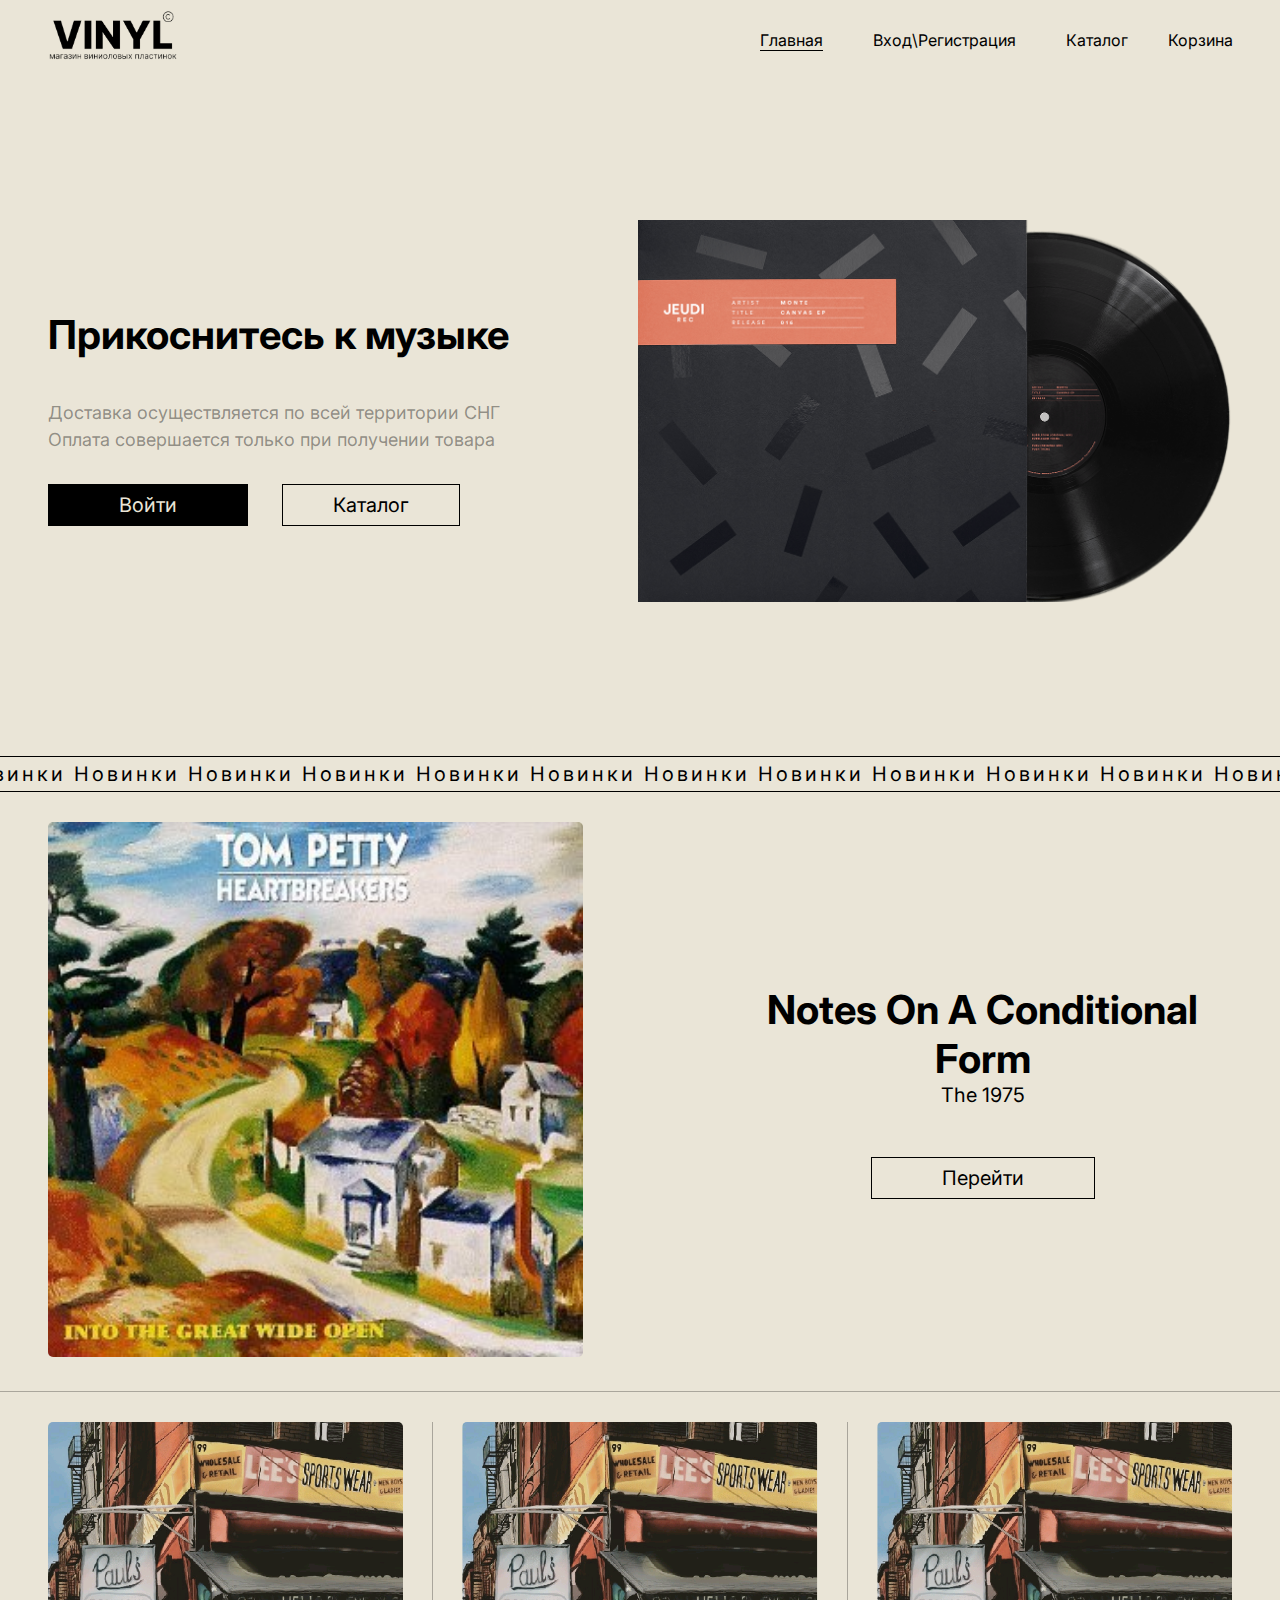
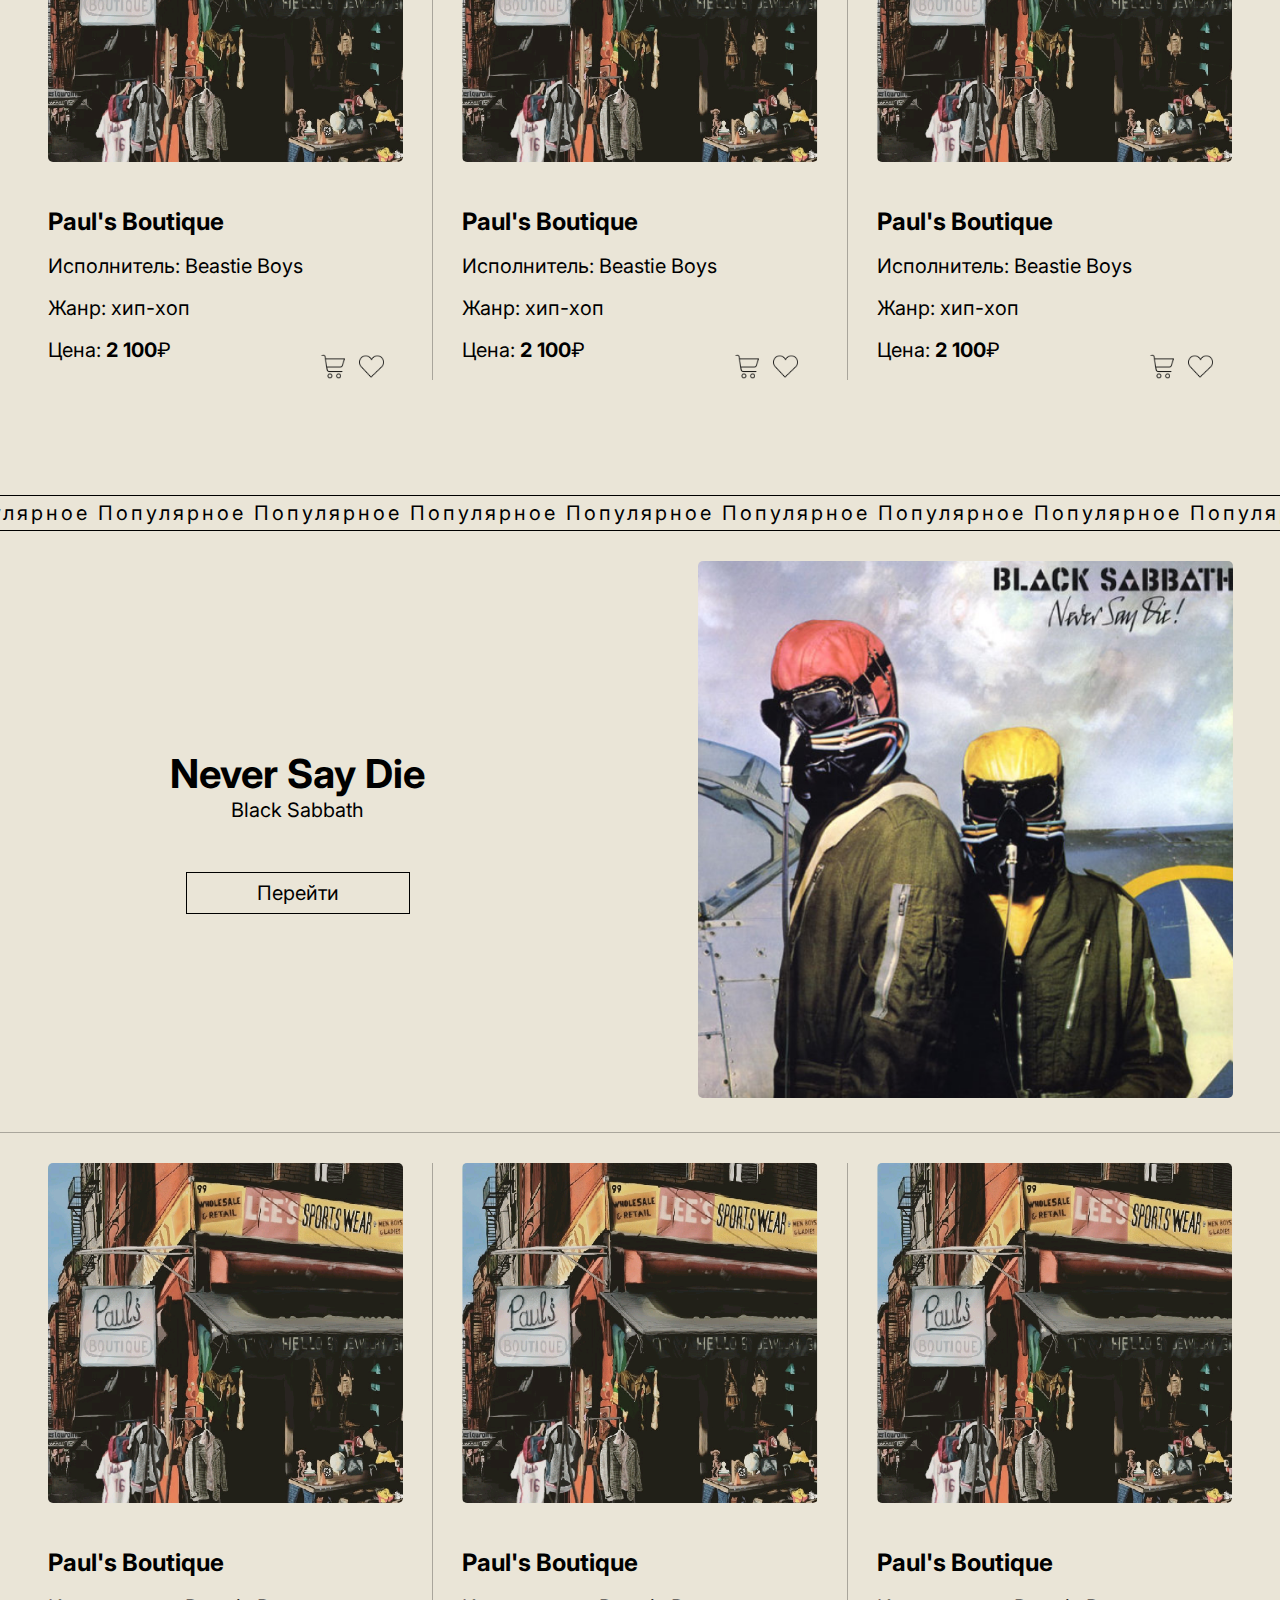
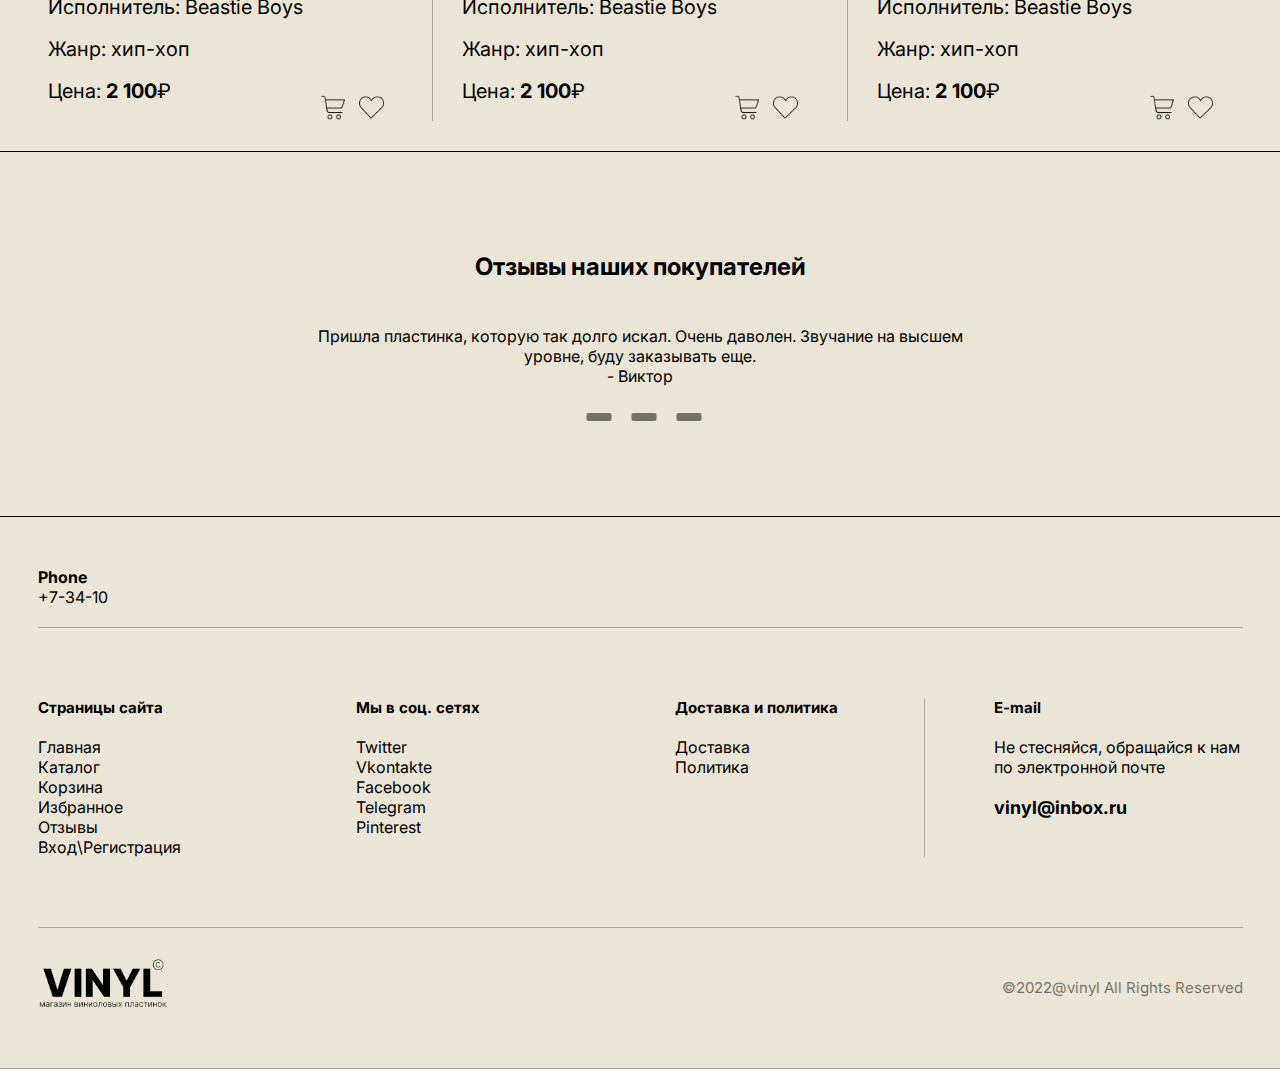
==== html/index.html @ 6ce27ee5 "Страница "Главная", "Вход", "Регистрация"" ====
<!DOCTYPE html>
<html lang="en">

<head>
    <meta charset="UTF-8">
    <meta http-equiv="X-UA-Compatible" content="IE=edge">
    <meta name="viewport" content="width=device-width, initial-scale=1.0">
    <link rel="preconnect" href="https://fonts.googleapis.com">
    <link rel="preconnect" href="https://fonts.gstatic.com" crossorigin>
    <link href="https://fonts.googleapis.com/css2?family=Inter:wght@400;700&display=swap" rel="stylesheet">
    <link rel="stylesheet" href="/css/general.css">
    <link rel="stylesheet" href="/css/index.css">
    <title>Document</title>

</head>

<body>
    <header>
        <a class="header__logo" href="#"></a>
        <nav class="header__nav">
            <ul class="header__list">
                <li><a class="header__main" href="#">Главная</a></li>
            </ul>
            <ul class="header__list">
                <li><a href="#">Вход\Регистрация</a></li>
            </ul>
            <ul class="header__list header__list3">
                <li><a href="#">Каталог</a></li>
                <li><a href="#">Корзина</a></li>
            </ul>
        </nav>

        <img class="burger" src="/img/free-icon-menu-5259008.png" alt="">
    </header>

    <div class="conteiner">
        <div class="main">
            <div class="main__text">
                <h1 class="main__title">Прикоснитесь к музыке</h1>
                <p class="main__desc">Доставка осуществляется по всей территории СНГ
                    Оплата совершается только при получении товара</p>
                <a class="btn main__btn_black" href="#">Войти</a>
                <a class="btn main__btn_noblack" href="#">Каталог</a>
            </div>
            <div class="main__image">
                <img class="main__img" src="/img/main__img.png" alt="пластинка">
            </div>
        </div>
    </div>

    <div class="line">
        <div class="line__text">Новинки Новинки Новинки Новинки Новинки Новинки Новинки Новинки Новинки Новинки
            Новинки Новинки</div>
    </div>
    <section>
        <div class="conteiner">
            <div class="new">
                <div class="new__image">
                    <img class="new__img" src="/img/Into_the_Great_Wide_Open.jpg" alt="Notes On A Conditional Form">
                </div>
                <div class="new__text">
                    <h1 class="new__title">Notes On A Conditional Form</h1>
                    <p class="new__desc">The 1975</p>
                    <a class="btn new__btn" href="#">Перейти</a>
                </div>
            </div>
        </div>
    </section>
    <div class="conteiner">
        <div class="card card__new">
            <div class="card__item card__item__left">
                <div class="card__cover">
                    <img class="card__img" src="/img/cards.png" alt="">
                </div>
                <div class="card__text">
                    <div class="card__info">
                        <h2 class="card__title">Paul's Boutique</h2>
                        <p class="card__executor">Исполнитель: Beastie Boys</p>
                        <p class="card__genre">Жанр: хип-хоп</p>
                        <p class="card__price">Цена: <span class="card__span"> 2 100</span>&#8381;</p>
                    </div>
                    <div class="card__icons">
                        <img class="card__icon" src="/img/basket.png" alt="">
                        <img class="card__icon" src="/img/favourites.png" alt="">
                    </div>
                </div>
            </div>
            <hr noshade="" width="0.3">
            <div class="card__item card__item__middle">
                <div class="card__cover">
                    <img class="card__img" src="/img/cards.png" alt="">
                </div>
                <div class="card__text">
                    <div class="card__info">
                        <h2 class="card__title">Paul's Boutique</h2>
                        <p class="card__executor">Исполнитель: Beastie Boys</p>
                        <p class="card__genre">Жанр: хип-хоп</p>
                        <p class="card__price">Цена: <span class="card__span"> 2 100</span>&#8381;</p>
                    </div>
                    <div class="card__icons">
                        <img class="card__icon" src="/img/basket.png" alt="">
                        <img class="card__icon" src="/img/favourites.png" alt="">
                    </div>
                </div>
            </div>
            <hr noshade="" width="0.3">
            <div class="card__item card__item__right">
                <div class="card__cover">
                    <img class="card__img" src="/img/cards.png" alt="">
                </div>
                <div class="card__text">
                    <div class="card__info">
                        <h2 class="card__title">Paul's Boutique</h2>
                        <p class="card__executor">Исполнитель: Beastie Boys</p>
                        <p class="card__genre">Жанр: хип-хоп</p>
                        <p class="card__price">Цена: <span class="card__span"> 2 100</span>&#8381;</p>
                    </div>
                    <div class="card__icons">
                        <img class="card__icon" src="/img/basket.png" alt="">
                        <img class="card__icon" src="/img/favourites.png" alt="">
                    </div>
                </div>
            </div>
        </div>
    </div>



    <div class="line line__popular">
        <div class="line__text">Популярное Популярное Популярное Популярное Популярное Популярное Популярное
            Популярное Популярное</div>
    </div>
    <section>
        <div class="conteiner">
            <div class="popular">

                <div class="popular__text">
                    <h1 class="popular__title">Never Say Die</h1>
                    <p class="popular__desc">Black Sabbath</p>
                    <a class="btn popular__btn" href="#">Перейти</a>
                </div>
                <div class="popular__image">
                    <img class="popular__img" src="/img/Never_Say_Die.png" alt="Never Say Die">
                </div>
            </div>
        </div>
    </section>

    <div class="conteiner">
        <div class="card card__popular">
            <div class="card__item card__item__left">
                <div class="card__cover">
                    <img class="card__img" src="/img/cards.png" alt="">
                </div>
                <div class="card__text">
                    <div class="card__info">
                        <h2 class="card__title">Paul's Boutique</h2>
                        <p class="card__executor">Исполнитель: Beastie Boys</p>
                        <p class="card__genre">Жанр: хип-хоп</p>
                        <p class="card__price">Цена: <span class="card__span"> 2 100</span>&#8381;</p>
                    </div>
                    <div class="card__icons">
                        <img class="card__icon" src="/img/basket.png" alt="">
                        <img class="card__icon" src="/img/favourites.png" alt="">
                    </div>
                </div>
            </div>
            <hr noshade="" width="0.3">
            <div class="card__item card__item__middle">
                <div class="card__cover">
                    <img class="card__img" src="/img/cards.png" alt="">
                </div>
                <div class="card__text">
                    <div class="card__info">
                        <h2 class="card__title">Paul's Boutique</h2>
                        <p class="card__executor">Исполнитель: Beastie Boys</p>
                        <p class="card__genre">Жанр: хип-хоп</p>
                        <p class="card__price">Цена: <span class="card__span"> 2 100</span>&#8381;</p>
                    </div>
                    <div class="card__icons">
                        <img class="card__icon" src="/img/basket.png" alt="">
                        <img class="card__icon" src="/img/favourites.png" alt="">
                    </div>
                </div>
            </div>
            <hr noshade="" width="0.3">
            <div class="card__item card__item__right">
                <div class="card__cover">
                    <img class="card__img" src="/img/cards.png" alt="">
                </div>
                <div class="card__text">
                    <div class="card__info">
                        <h2 class="card__title">Paul's Boutique</h2>
                        <p class="card__executor">Исполнитель: Beastie Boys</p>
                        <p class="card__genre">Жанр: хип-хоп</p>
                        <p class="card__price">Цена: <span class="card__span"> 2 100</span>&#8381;</p>
                    </div>
                    <div class="card__icons">
                        <img class="card__icon" src="/img/basket.png" alt="">
                        <img class="card__icon" src="/img/favourites.png" alt="">
                    </div>
                </div>
            </div>
        </div>
    </div>

    <div class="slid">
        <div class="conteiner slid_cont">
            <h4 class="slid__title">Отзывы наших покупателей</h4>
            <div class="slider middle">
                <div class="slides">
                    <input type="radio" name="r" id="r1" checked>
                    <input type="radio" name="r" id="r2">
                    <input type="radio" name="r" id="r3">

                    <div class="slide s1">
                        <p class="slide__p">Пришла пластинка, которую так долго искал. Очень даволен. Звучание на высшем
                            уровне,
                            буду заказывать еще. <br>- Виктор</p>

                    </div>
                    <div class="slide">
                        <p class="slide__p">Слушаю винил очень давно. Но о данном сайте узнала недавно от коллег. Решила
                            заказать
                            товар и осталась в приятном удивлении. Пластинка в хорошем состояние, а звук просто
                            прелесть<br>- Виктория</p>
                    </div>
                    <div class="slide">
                        <p class="slide__p">Рад что нашел данную платформу, буду советовать таким же любителям музыки
                            как и я. И
                            сам обязательно закажу что-нибудь еще раз!<br>- Алексей</p>
                    </div>
                </div>

                <div class="navigation">
                    <label for="r1" class="bar"></label>
                    <label for="r2" class="bar"></label>
                    <label for="r3" class="bar"></label>
                </div>
            </div>
        </div>
    </div>
    <section class="section__footer">
        <footer class="footer">
            <div class="cont">
                <div class="footer__top">
                    <div class="footer__contacts">
                        <h4 class="footer_phone">Phone</h4>
                        <a href="tel:+73410">+7-34-10</a>
                    </div>
                </div>
                <div class="footer__middle">
                    <div class="footer__column">
                        <div class="footer__title">Страницы сайта</div>
                        <ul class="footer__list">
                            <li class="footer__item"><a href="#">Главная</a></li>
                            <li class="footer__item"><a href="#">Каталог</a></li>
                            <li class="footer__item"><a href="#">Корзина</a></li>
                            <li class="footer__item"><a href="#">Избранное</a></li>
                            <li class="footer__item"><a href="#">Отзывы</a></li>
                            <li class="footer__item"><a href="#">Вход\Регистрация</a></li>
                        </ul>
                    </div>
                    <div class="footer__column">
                        <div class="footer__title">Мы в соц. сетях</div>
                        <ul class="footer__list">
                            <li class="footer__item"><a href="#">Twitter</a></li>
                            <li class="footer__item"><a href="#">Vkontakte</a></li>
                            <li class="footer__item"><a href="#">Facebook</a></li>
                            <li class="footer__item"><a href="#">Telegram</a></li>
                            <li class="footer__item"><a href="#">Pinterest</a></li>
                        </ul>
                    </div>
                    <div class="footer__column">
                        <div class="footer__title">Доставка и политика</div>
                        <ul class="footer__list">
                            <li class="footer__item"><a href="#">Доставка</a></li>
                            <li class="footer__item"><a href="#">Политика</a></li>
                        </ul>
                    </div>
                    <div class="footer__column">
                        <div class="footer__title">E-mail</div>
                        <p class="footer__desc">Не стесняйся, обращайся к нам по электронной почте</p>
                        <a href="mailto:vinyl@inbox.ru" class="footer__mail">vinyl@inbox.ru</a>
                    </div>
                </div>
                <div class="footer__bottom">
                    <div class="footer__logo"></div>
                    <div class="footer__copy">&#169;2022@vinyl All Rights Reserved</div>
                </div>
            </div>
        </footer>
    </section>
</body>

</html>
---- css/general.css ----
@import url('https://fonts.googleapis.com/css2?family=Inter:wght@400;700&display=swap');

* {
    margin: 0;
    padding: 0;
    box-sizing: border-box;
}

button{
    cursor: pointer;
}

body {
    font-family: 'Inter', sans-serif;
    background-color: #EAE5D7;
}

img {
    border-radius: 5px;
}

.burger {
    display: none;
}

header {
    max-width: 1205px;
    margin: 0 auto;
    display: flex;
    justify-content: space-between;
    align-items: center;
    padding: 10px 10px 150px 10px;
}

.header__nav {
    display: flex;
    gap: 50px;
}

.header__list3 {
    display: flex;
    gap: 40px;
}

li {
    list-style-type: none;
}

a {
    text-decoration: none;
    color: black;
    cursor: pointer;
}

hr {
    background-color: rgba(0, 0, 0, 0.279);
    border: none;
}

.header__logo,
.footer__logo {
    width: 130px;
    height: 60px;
    background-size: contain;
    display: block;
    background-image: url(../img/logo.png);
    background-repeat: no-repeat;
}

.conteiner {
    max-width: 1205px;
    margin: 0 auto;
    padding-left: 10px;
    padding-right: 10px;
}



.section__footer {
    width: 100%;
    margin-top: 80px;
    border-top: 1px solid rgb(0, 0, 0)
}

.footer {

    max-width: 1205px;
    margin: 0 auto;
    padding-top: 50px;
    padding-bottom: 20px;
}

.footer__top {
    border-bottom: 1px solid rgba(0, 0, 0, 0.263);
    padding-bottom: 20px;
}

.footer__middle {
    --grid-gap: 70px;
    display: grid;
    grid-template-columns: repeat(4, 1fr);
    gap: 30px;
    gap: var(--grid-gap);
    padding-top: 70px;
    margin-bottom: 30px;
    padding-bottom: 70px;
    border-bottom: 1px solid rgba(0, 0, 0, 0.263);
}

.footer__bottom {
    display: flex;
    align-items: center;
    justify-content: space-between;
    margin-bottom: 30px;
}

.footer__copy {
    font-size: 15px;
    opacity: 0.5;
}

.footer__mail {
    margin-top: 10px;
    font-size: 18px;
    font-weight: 700;
}

.footer__desc {
    margin-bottom: 20px;
}

.footer__column {
    position: relative;
}

.footer__column:last-child::before {
    content: "";
    position: absolute;
    width: 1px;
    height: 100%;
    top: 0;
    left: calc(-1*(var(--grid-gap)));
    background-color: rgba(0, 0, 0, 0.263);
}

.footer__title {
    margin: 0;
    font-size: 15px;
    font-weight: 700;
    margin-bottom: 20px;
}

@media(max-width:1100px) {

    .conteiner,
    header,
    footer {
        max-width: 900px;
    }

    .new__text,
    .popular__text {
        flex-basis: 300px;
    }

    footer {
        padding: 0px 50px 0px 50px;
    }

}

@media(max-width:850px) {

    .conteiner,
    header,
    footer {
        max-width: 700px;
    }

    .header__logo,
    .footer__logo {
        width: 100px;
        height: 40px;
    }

    .header__nav {
        gap: 20px;
    }

    .header__list,
    .footer__div {
        font-size: 12px;
    }
}

@media(max-width:750px) {
    .footer__middle {
        --grid-gap: 20px;
    }
}

@media(max-width:725px) {

    .conteiner,
    header,
    footer {
        max-width: 600px;
    }

    header {
        padding-bottom: 70px;
    }

    .header__logo,
    .footer__logo {
        width: 80px;
        height: 30px;
    }

}

@media(max-width:585px) {

    .conteiner,
    header,
    footer {
        max-width: 400px;
    }

    .header__logo,
    .footer__logo {
        width: 50px;
        height: 20px;
    }

    .header__list,
    .footer__div {
        font-size: 8px;
    }

    .header__nav {
        display: none;
    }

    .burger {
        width: 12px;
        display: block;
    }

    .footer__copy {
        font-size: 12px;
    }

    .footer__mail,
    .footer__title {
        font-size: 15px;
    }

    .footer__middle {
        grid-template-columns: repeat(2, 1fr);
    }

    .footer__column:last-child::before {
        content: none;
    }
}

@media(max-width:350px) {

    .footer__copy,
    .footer__desc,
    .footer__item a,
    .footer__contacts {
        font-size: 10px;
    }

    .footer__mail,
    .footer__title,
    .footer_phone {
        font-size: 13px;
    }
}
---- css/index.css ----
.main {
    display: flex;
    justify-content: space-between;
    align-items: center;
    padding-bottom: 150px;
}

.main__img {
    max-width: 100%;
    border-radius: 0px;
}

.main__image {
    flex-basis: calc(100% - 510px - 80px);
}

.main__text {
    flex-basis: 510px;
}

.main__title {
    font-size: 40px;
    font-weight: 700;
    margin-bottom: 40px;
}

.main__desc {
    font-size: 18px;
    line-height: 1.5;
    color: rgba(0, 0, 0, 0.4);
    margin-bottom: 40px;
}

.btn {
    font-size: 20px;
    border: 1px solid black;
    padding: 8px 70px 8px 70px;
}

.main__btn_noblack {
    padding: 8px 50px 8px 50px;
}

.main__btn_black {
    color: #EAE5D7;
    background-color: black;
    margin-right: 30px;
}

section {
    width: 100%;
    border-bottom: 1px solid rgba(0, 0, 0, 0.276);
}



.header__main {
    border-bottom: 1px solid black;
}

.new,
.popular {
    display: flex;
    justify-content: space-between;
    margin: 30px 0px 30px 0px;
}

.new__img,
.popular__img {
    width: 100%;
}

.new__text,
.popular__text {
    display: flex;
    flex-direction: column;
    justify-content: center;
    align-items: center;
    text-align: center;
    flex-basis: 500px;
}


.new__image,
.popular__image {

    flex-basis: calc(100% - 550px - 100px);

}

.new__title,
.popular__title {
    font-size: 40px;
    font-weight: 700;
}

.new__desc,
.popular__desc {
    font-size: 20px;
    margin-bottom: 50px;
}


.line {
    display: flex;
    justify-content: center;
    border-top: 1px solid black;
    border-bottom: 1px solid black;
    white-space: nowrap;
    overflow: hidden;
}

.line__text {
    font-size: 20px;
    padding: 5px;
    letter-spacing: 3px;
    white-space: nowrap;
}

.line__popular {
    margin-top: 85px;
}

.card {
    display: flex;
    justify-content: space-between;
    padding: 30px 0px 30px 0px;
}

.card__item {
    flex-basis: 30%;
    box-sizing: border-box;
    cursor: pointer;
}

.card__item__right {
    padding: 0px;
}

.card__cover {
    position: relative;
    overflow: hidden;
    width: 100%;
    height: 340px;
    border-radius: 5px;
}

.card__img {
    width: 100%;
    height: 400px;
    position: absolute;
    left: 50%;
    top: 50%;
    transform: translate(-50%, -50%);
    object-fit: cover;
}

.card__text {
    display: flex;
}

.card__icon {
    width: 25px;
    margin-left: 10px;
    cursor: pointer;
}

.card__title {
    font-size: 24px;
    font-weight: 700;
    margin-bottom: 18px;
    margin-top: 45px;
}

.card__executor,
.card__genre,
.card__price {
    font-size: 20px;
    margin-bottom: 18px;
}

.card__span {
    font-weight: 700;
}

.card__icons {
    left: 7px;
    position: relative;
    top: 192px;
}

.slid {
    width: 100%;
    display: flex;
    justify-content: center;
    border-top: 1px solid black;
    padding-bottom: 55px;
}

.slid__title {
    font-size: 24px;
    padding-top: 100px;
}

.slides {
    width: 400%;
    height: 100%;
    display: flex;
}

.slide {
    width: 25%;
    transition: all .6s ease;
    text-align: center;
    display: flex;
    align-items: center;
}

#r1:checked~.s1 {
    margin-left: 0;
}

#r2:checked~.s1 {
    margin-left: -25%;
}

#r3:checked~.s1 {
    margin-left: -50%;
}

.slider {
    width: 700px;
    height: 150px;
    overflow: hidden;
}

.middle {
    position: absolute;
    left: 50%;
    margin-top: 75px;
    margin-bottom: 75px;
    transform: translate(-50%, -50%);
}

.navigation {
    display: flex;
    position: absolute;
    bottom: 0px;
    left: 50.5%;
    transform: translate(-50%);
}

.slid_cont {
    padding-bottom: 100px;
}

.bar {
    height: 8px;
    width: 25px;
    margin: 10px;
    cursor: pointer;
    border-radius: 2px;
    background-color: #000000;
    opacity: 0.5;
    transition: all .4s ease;
}

.bar:hover {
    height: 10px;
    width: 27px;
    opacity: 1;
}

input[name='r'] {
    position: absolute;
    visibility: hidden;
}



@media(max-width:1160px) {
    .card__text {
        flex-basis: 150px;
    }

    .card__icons {
        flex-basis: calc(100% - 150px - 5px);
    }
}

@media(max-width:1100px) {

    .new__image,
    .popular__image {

        flex-basis: calc(100% - 300px - 70px);

    }

    .main__image {
        flex-basis: calc(100% - 460px - 50px);
    }

    .main__text {
        flex-basis: 460px;
    }

    .main__title {
        font-size: 36px;
        margin-bottom: 30px;
    }

    .main__desc {
        font-size: 17px;
        margin-bottom: 30px;
    }

    .btn {
        font-size: 17px;
        padding: 6px 60px 6px 60px;
    }

    .main__btn_noblack {
        padding: 6px 40px 6px 40px;
    }

    .new__title,
    .popular__title {
        font-size: 36px;
    }

    .new__desc,
    .popular__desc {
        font-size: 17px;
        margin-bottom: 40px;
    }

    .card__cover {
        height: 280px;
    }

    .card__icons {
        top: 185px;
    }

    .card__icon {
        width: 20px;
    }

    .card__title {
        font-size: 20px;
        margin-bottom: 15px;
        margin-top: 40px;
    }

    .card__executor,
    .card__genre,
    .card__price {
        font-size: 17px;
        margin-bottom: 15px;
    }

    .line__text {
        font-size: 17px;
    }

}

@media(max-width:850px) {

    .new__text,
    .popular__text {
        flex-basis: 300px;
    }

    .new__image,
    .popular__image {
        flex-basis: calc(100% - 300px - 70px);
    }

    .main__text {
        flex-basis: 390px;
    }

    .main__image {
        flex-basis: calc(100% - 390px - 30px);
    }

    .main__title {
        font-size: 30px;
        margin-bottom: 20px;
    }

    .main__desc {
        font-size: 14px;
        margin-bottom: 20px;
    }

    .btn {
        font-size: 14px;
        padding: 4px 40px 4px 40px;
    }

    .main__btn_noblack {
        padding: 4px 20px 4px 20px;
    }

    .line__text {
        font-size: 14px;
    }

    .new__title,
    .popular__title {
        font-size: 30px;
    }

    .new__desc,
    .popular__desc {
        font-size: 17px;
        margin-bottom: 30px;
    }

    .card__cover {
        height: 210px;
    }

    .card__icons {
        top: 150px;
    }

    .card__icon {
        width: 16px;
    }

    .card__title {
        font-size: 17px;
        margin-bottom: 12px;
        margin-top: 30px;
    }

    .card__executor,
    .card__genre,
    .card__price {
        font-size: 14px;
        margin-bottom: 12px;
    }

    .card__text {
        flex-basis: 100px;
    }

    .card__icons {
        flex-basis: calc(100% - 100px - 5px);
    }

}


@media(max-width:725px) {
    .main__image {
        display: none;
        flex-basis: calc(100% - 700px - 30px);
    }

    .new__text,
    .popular__text {
        flex-basis: 148px;
    }

    .new__image,
    .popular__image {
        flex-basis: calc(100% - 225px - 30px);
    }

    .main {
        justify-content: center;
        padding-bottom: 70px;
    }

    .main__text {
        text-align: center;
    }

    .main__title {
        font-size: 30px;
        margin-bottom: 20px;
    }

    .main__desc {
        font-size: 14px;
        margin-bottom: 20px;
    }

    .btn {
        font-size: 14px;
        padding: 4px 40px 4px 40px;
    }

    .main__btn_noblack {
        padding: 4px 20px 4px 20px;
    }

    .line__text {
        font-size: 12px;
    }

    .new__title,
    .popular__title {
        font-size: 25px;
    }

    .new__desc,
    .popular__desc {
        font-size: 14px;
        margin-bottom: 20px;
    }

    .card__cover {
        height: 185px;
    }

    .card__icons {
        top: 160px;
    }

    .card__icon {
        width: 15px;
    }

    .card__title {
        font-size: 15px;
        margin-bottom: 12px;
        margin-top: 30px;
    }

    .card__executor,
    .card__genre,
    .card__price {
        font-size: 12px;
        margin-bottom: 12px;
    }

    .slid__title {
        font-size: 20px;
    }

    .card__text {
        flex-basis: 80px;
    }

    .card__icons {
        flex-basis: calc(100% - 80px - 5px);
    }

    .slide__p {
        font-size: 14px;
    }

    .slider {
        width: 500px;
        height: 180px;
    }

    .card__new {
        margin-bottom: -50px;
    }

    .card__popular {
        margin-bottom: 30px;
    }

}


@media(max-width:585px) {
    .main__title {
        font-size: 25px;
        margin-bottom: 15px;
    }

    .main__desc {
        font-size: 10px;
        margin-bottom: 10px;
    }

    .btn {
        font-size: 10px;
        padding: 3px 30px 3px 30px;
    }

    .main__btn_noblack {
        padding: 3px 15px 3px 15px;
    }

    .line__text {
        font-size: 10px;
    }

    .new {
        flex-direction: column;
    }

    .popular {
        flex-direction: column-reverse;
    }

    .new__title,
    .popular__title {
        font-size: 20px;
    }

    .new__desc,
    .popular__desc {
        font-size: 15px;
        margin-bottom: 20px;
    }

    .new__btn,
    .popular__btn {

        font-size: 15px;
    }

    .card {
        max-width: 275px;
        margin: 30px auto 10px;
        flex-direction: column;

        padding: 30px 0px 0px 0px;
    }

    .card__item {
        padding-bottom: 30px;
        margin-bottom: 20px;
        border-bottom: 1px solid rgba(0, 0, 0, 0.258);
    }

    .card__cover {
        height: 235px;
    }

    .card__img {
        height: 250px;
    }

    .card__item__right {
        border: none;
    }

    .card__icons {
        top: 150px;
        left: 10px;
    }

    .card__icon {
        width: 20px;
    }

    .card__title {
        font-size: 20px;
        margin-bottom: 12px;
        margin-top: 30px;
    }

    .card__executor,
    .card__genre,
    .card__price {
        font-size: 15px;
        margin-bottom: 12px;
    }

    .card__text {
        flex-basis: 150px;
    }

    .card__icons {
        flex-basis: calc(100% - 150px - 5px);
    }

    .slid__title {
        font-size: 18px;
    }

    .slider {
        width: 300px;
        height: 180px;
    }

    .card__new {
        margin-bottom: -50px;
    }

    .card__popular {
        margin-bottom: 30px;
    }

    
}

@media(max-width:350px) {

    .card__icons {
        top: 168px;
        left: 30px;
    }

    .slid__title {
        font-size: 15px;
        padding-top: 50px;
    }

    .bar {
        height: 6px;
        width: 17px;
    }

    .bar:hover {
        height: 8px;
        width: 19px;
    }

    .slider {
        width: 239px;
        height: 160px;
    }

}
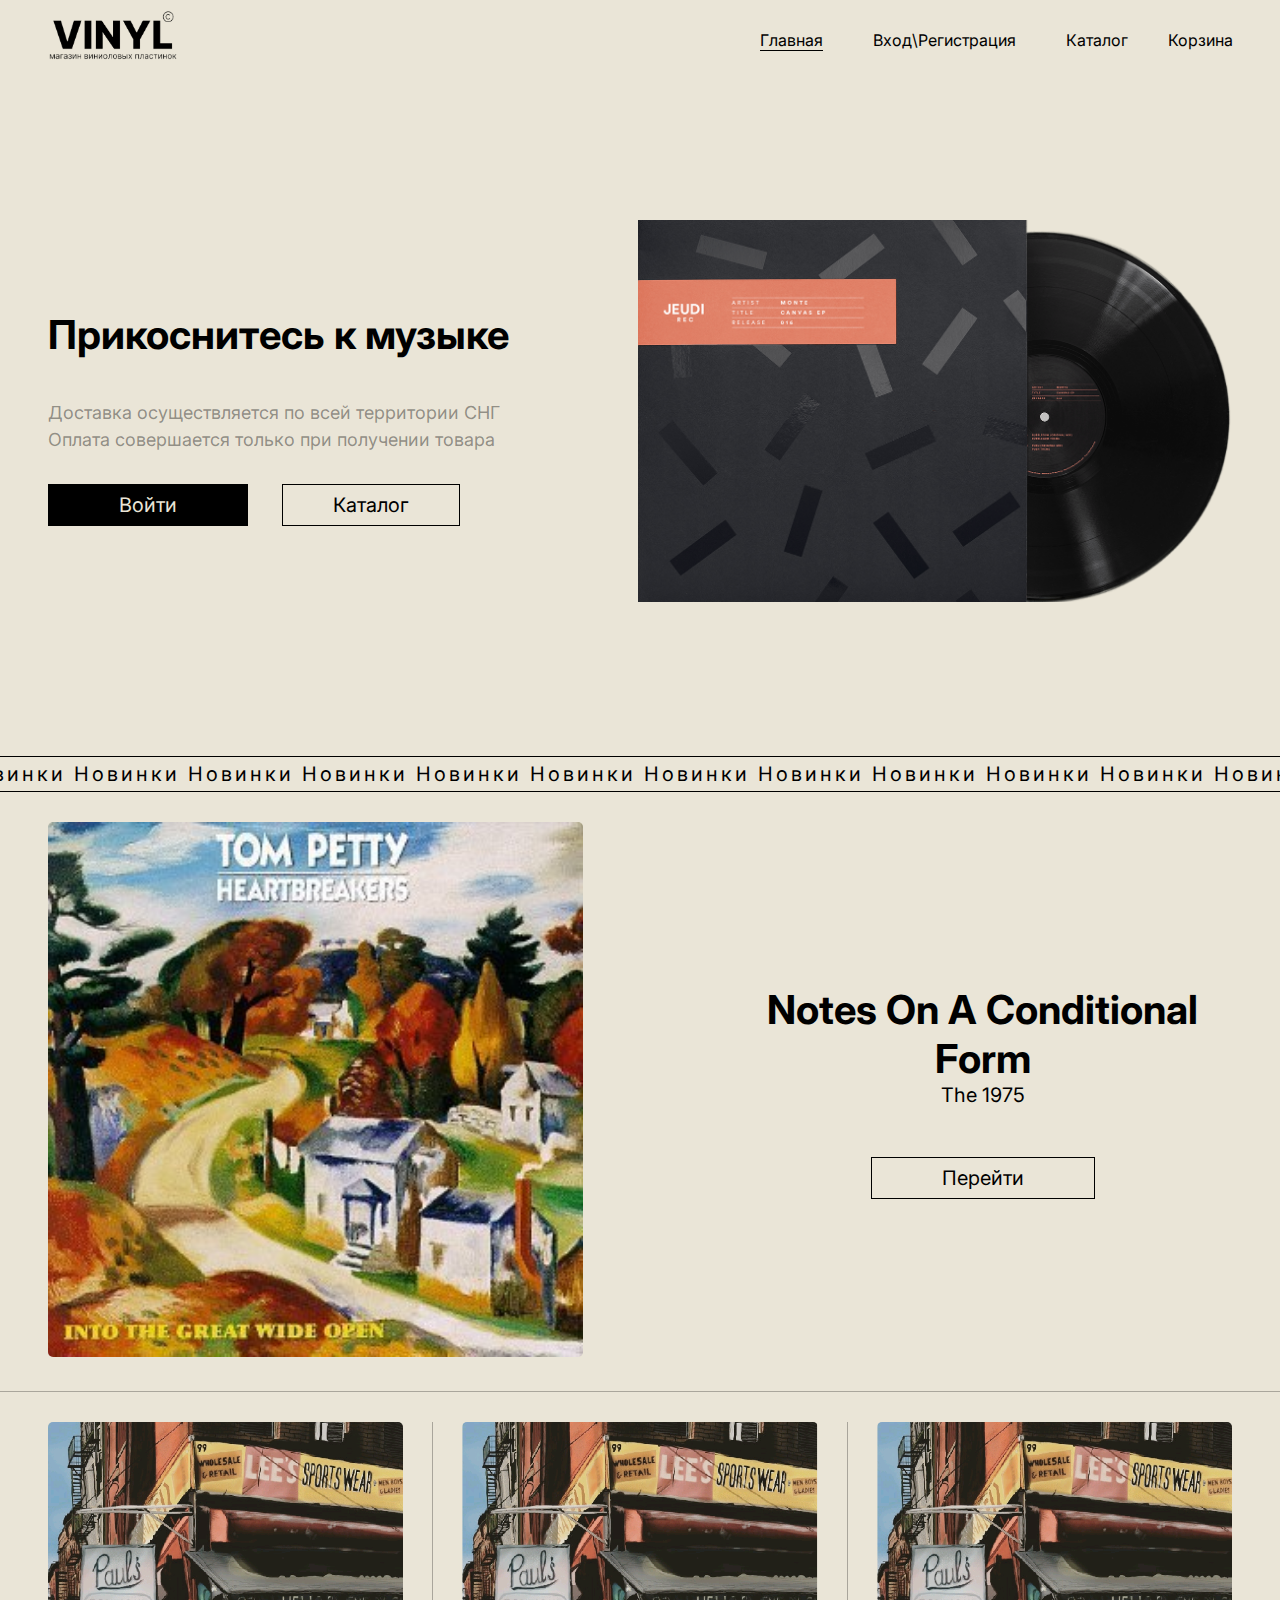
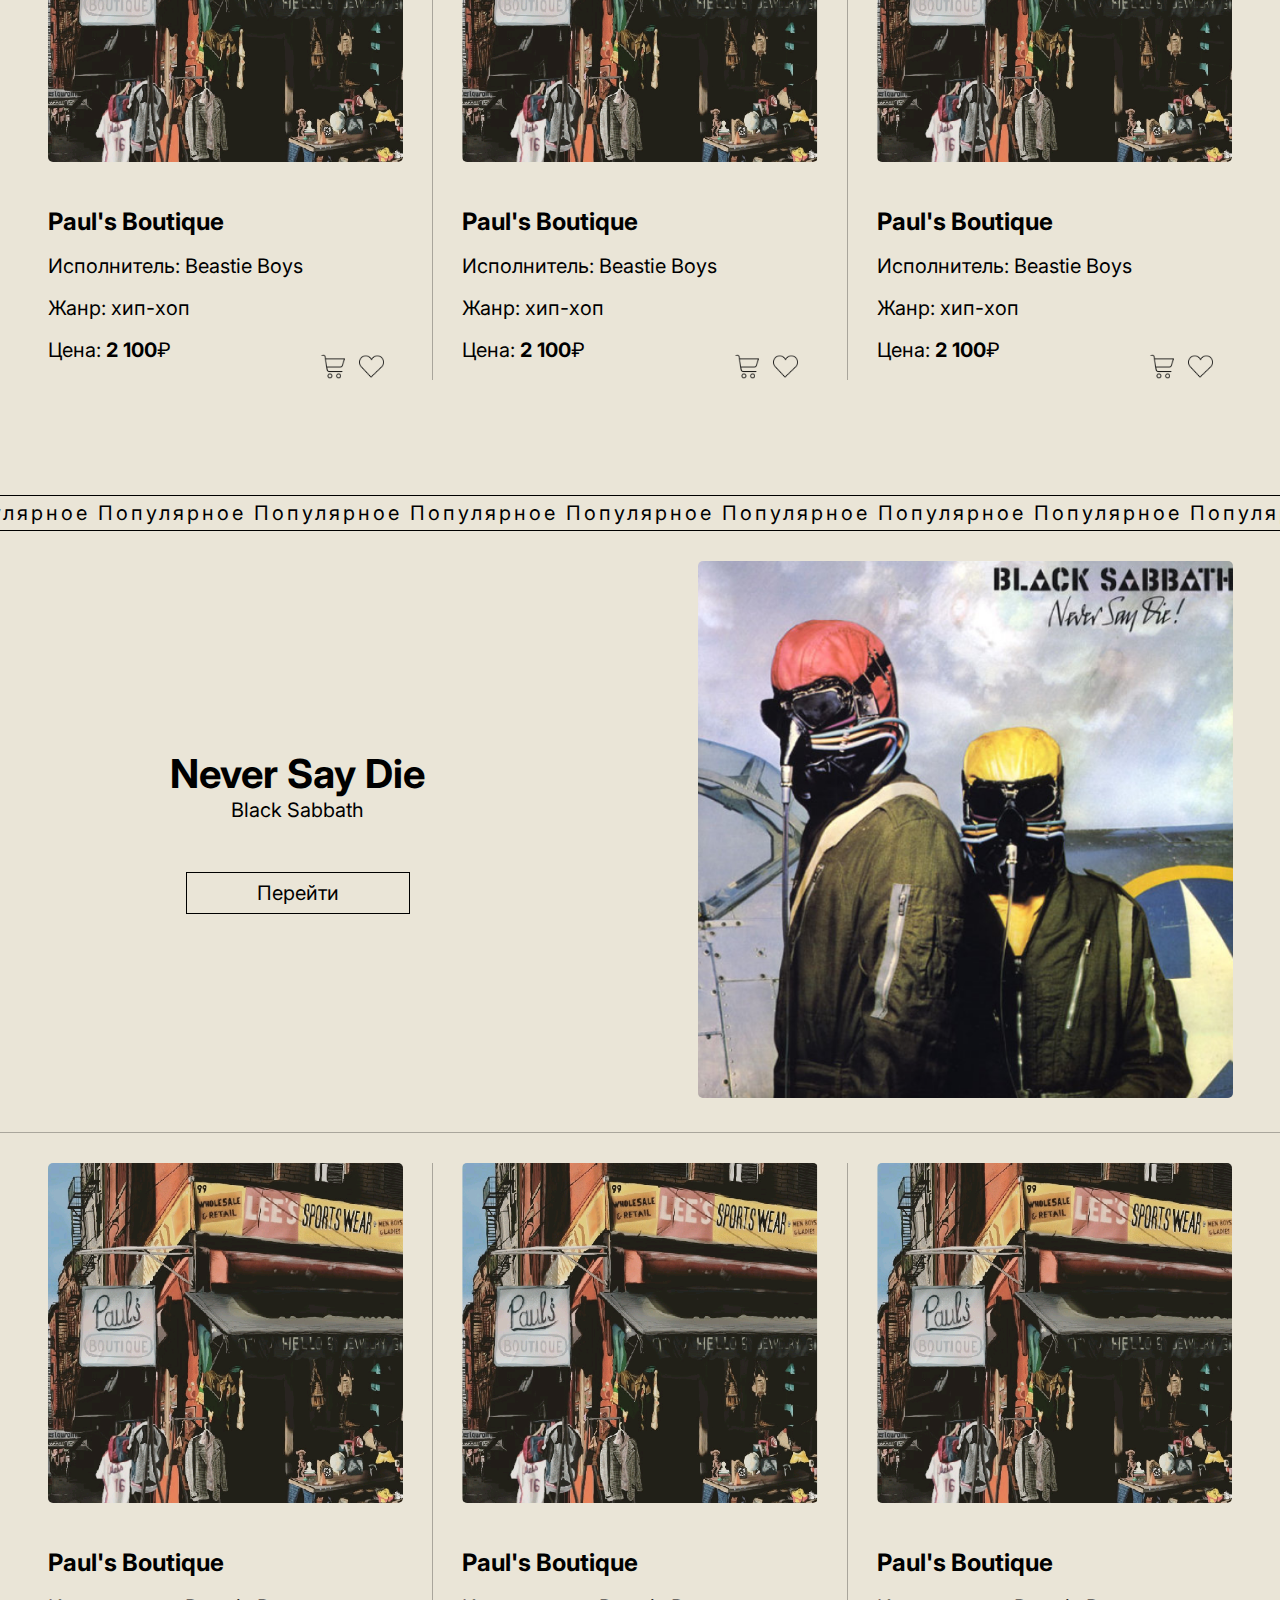
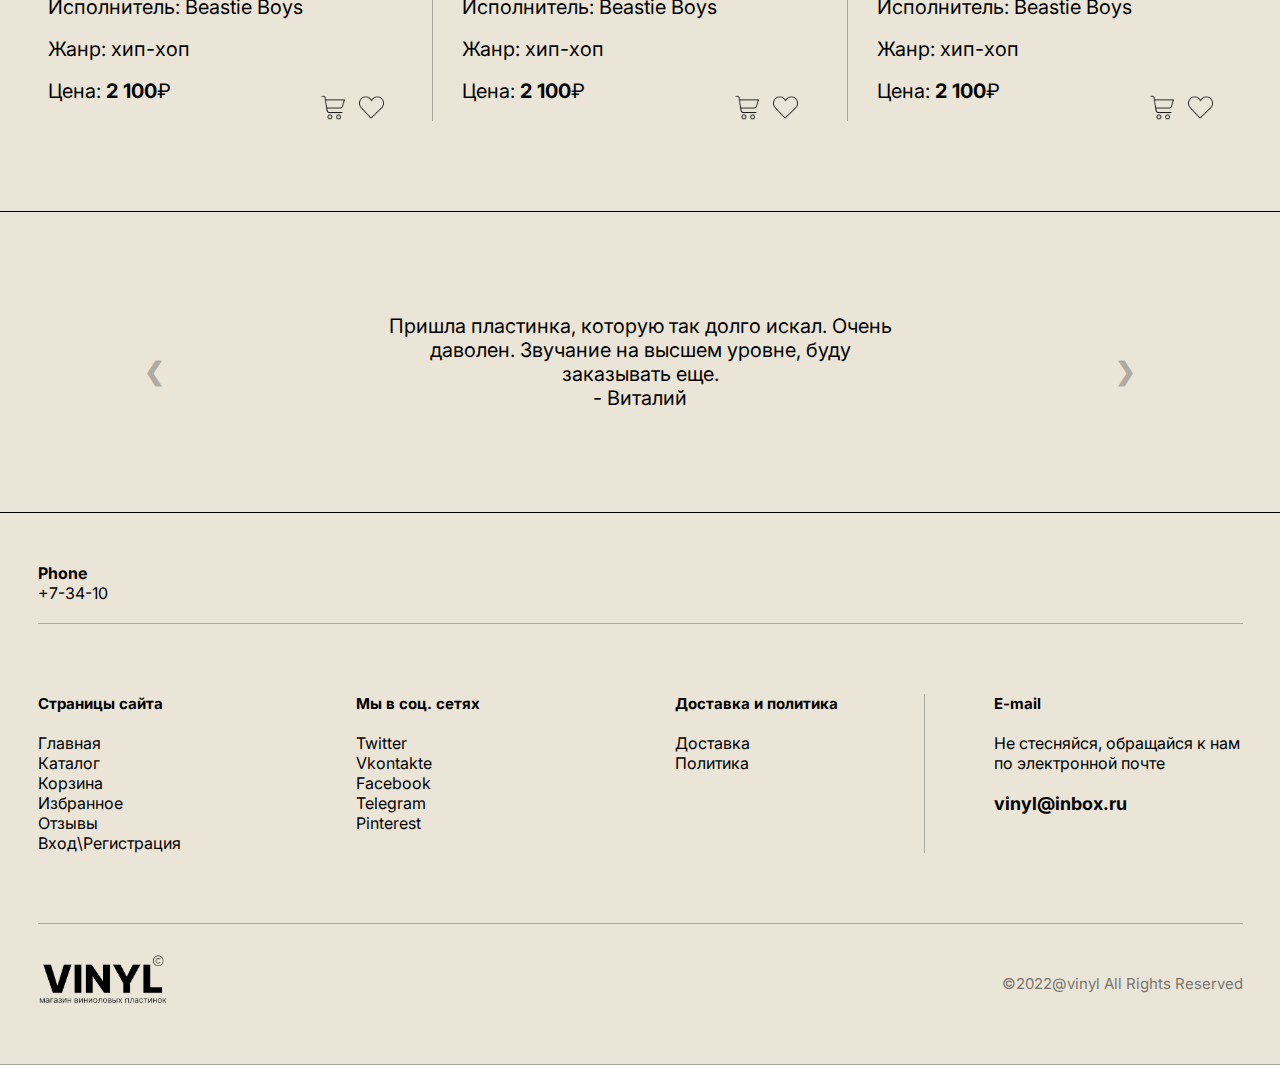
==== commit 3e3d207a: "Исправление слайдера на главной странице" ====
--- a/html/index.html
+++ b/html/index.html
@@ -9,9 +9,11 @@
     <link rel="preconnect" href="https://fonts.gstatic.com" crossorigin>
     <link href="https://fonts.googleapis.com/css2?family=Inter:wght@400;700&display=swap" rel="stylesheet">
     <link rel="stylesheet" href="/css/general.css">
+    <link rel="stylesheet" href="/css/style_card.css">
     <link rel="stylesheet" href="/css/index.css">
+    <script defer src="/js/hr_card.js"></script>
+    <script defer src="/js/index_slider.js"></script>
     <title>Document</title>
-
 </head>
 
 <body>
@@ -29,8 +31,7 @@
                 <li><a href="#">Корзина</a></li>
             </ul>
         </nav>
-
-        <img class="burger" src="/img/free-icon-menu-5259008.png" alt="">
+        <img class="burger" src="/img/burger.png" alt="иконка">
     </header>
 
     <div class="conteiner">
@@ -85,7 +86,6 @@
                     </div>
                 </div>
             </div>
-            <hr noshade="" width="0.3">
             <div class="card__item card__item__middle">
                 <div class="card__cover">
                     <img class="card__img" src="/img/cards.png" alt="">
@@ -103,7 +103,6 @@
                     </div>
                 </div>
             </div>
-            <hr noshade="" width="0.3">
             <div class="card__item card__item__right">
                 <div class="card__cover">
                     <img class="card__img" src="/img/cards.png" alt="">
@@ -123,8 +122,6 @@
             </div>
         </div>
     </div>
-
-
 
     <div class="line line__popular">
         <div class="line__text">Популярное Популярное Популярное Популярное Популярное Популярное Популярное
@@ -133,7 +130,6 @@
     <section>
         <div class="conteiner">
             <div class="popular">
-
                 <div class="popular__text">
                     <h1 class="popular__title">Never Say Die</h1>
                     <p class="popular__desc">Black Sabbath</p>
@@ -165,7 +161,6 @@
                     </div>
                 </div>
             </div>
-            <hr noshade="" width="0.3">
             <div class="card__item card__item__middle">
                 <div class="card__cover">
                     <img class="card__img" src="/img/cards.png" alt="">
@@ -183,7 +178,6 @@
                     </div>
                 </div>
             </div>
-            <hr noshade="" width="0.3">
             <div class="card__item card__item__right">
                 <div class="card__cover">
                     <img class="card__img" src="/img/cards.png" alt="">
@@ -203,41 +197,34 @@
             </div>
         </div>
     </div>
-
-    <div class="slid">
-        <div class="conteiner slid_cont">
-            <h4 class="slid__title">Отзывы наших покупателей</h4>
-            <div class="slider middle">
-                <div class="slides">
-                    <input type="radio" name="r" id="r1" checked>
-                    <input type="radio" name="r" id="r2">
-                    <input type="radio" name="r" id="r3">
-
-                    <div class="slide s1">
-                        <p class="slide__p">Пришла пластинка, которую так долго искал. Очень даволен. Звучание на высшем
-                            уровне,
-                            буду заказывать еще. <br>- Виктор</p>
-
-                    </div>
-                    <div class="slide">
-                        <p class="slide__p">Слушаю винил очень давно. Но о данном сайте узнала недавно от коллег. Решила
-                            заказать
-                            товар и осталась в приятном удивлении. Пластинка в хорошем состояние, а звук просто
-                            прелесть<br>- Виктория</p>
-                    </div>
-                    <div class="slide">
-                        <p class="slide__p">Рад что нашел данную платформу, буду советовать таким же любителям музыки
-                            как и я. И
-                            сам обязательно закажу что-нибудь еще раз!<br>- Алексей</p>
-                    </div>
-                </div>
-
-                <div class="navigation">
-                    <label for="r1" class="bar"></label>
-                    <label for="r2" class="bar"></label>
-                    <label for="r3" class="bar"></label>
-                </div>
-            </div>
+    <div class="block">
+        <div class="slider">
+            <div class="slider__div">
+                <div class="slider__p">
+                    <p>Пришла пластинка, которую так долго искал. Очень даволен. Звучание на высшем уровне, буду
+                        заказывать еще.</p>
+                    <p>- Виталий</p>
+                </div>
+            </div>
+
+            <div class="slider__div">
+                <div class="slider__p">
+                    <p>Заказываю не в первый раз и всегда приходят хорошие пластинки. Плотно запакованы, а звук просто
+                        отличный</p>
+                    <p>- Михаил</p>
+                </div>
+            </div>
+
+            <div class="slider__div">
+                <div class="slider__p">
+                    <p>Услышала об этом сайте от коллег, решила заказать и не прогодала, нашла любимый альбом и очень
+                        рада!</p>
+                    <p>- Ирина</p>
+                </div>
+            </div>
+
+            <a class="prev" onclick="minusSlide()">❮</a>
+            <a class="next" onclick="plusSlide()">❯</a>
         </div>
     </div>
     <section class="section__footer">
--- a/css/style_card.css
+++ b/css/style_card.css
@@ -0,0 +1,244 @@
+.catalog__title {
+    padding-bottom: 25px;
+    font-size: 35px;
+}
+
+.card {
+    display: flex;
+    justify-content: space-between;
+    flex-wrap: wrap;
+    padding: 30px 0px 30px 0px;
+}
+
+.card__item {
+    flex-basis: 30%;
+    box-sizing: border-box;
+    cursor: pointer;
+}
+
+.card__item__right {
+    padding: 0px;
+}
+
+.card__cover {
+    position: relative;
+    overflow: hidden;
+    width: 100%;
+    height: 340px;
+    border-radius: 5px;
+}
+
+.card__img {
+    width: 100%;
+    height: 400px;
+    position: absolute;
+    left: 50%;
+    top: 50%;
+    transform: translate(-50%, -50%);
+    object-fit: cover;
+}
+
+.card__text {
+    display: flex;
+}
+
+.card__icon {
+    width: 25px;
+    margin-left: 10px;
+    cursor: pointer;
+}
+
+.card__title {
+    font-size: 24px;
+    font-weight: 700;
+    margin-bottom: 18px;
+    margin-top: 45px;
+}
+
+.card__executor,
+.card__genre,
+.card__price {
+    font-size: 20px;
+    margin-bottom: 18px;
+}
+
+.card__span {
+    font-weight: 700;
+}
+
+.card__icons {
+    left: 7px;
+    position: relative;
+    top: 192px;
+}
+
+@media(max-width:1160px) {
+    .card__text {
+        flex-basis: 150px;
+    }
+
+    .card__icons {
+        flex-basis: calc(100% - 150px - 5px);
+    }
+}
+
+@media(max-width:1100px) {
+    .card__cover {
+        height: 280px;
+    }
+
+    .card__icons {
+        top: 185px;
+    }
+
+    .card__icon {
+        width: 20px;
+    }
+
+    .card__title {
+        font-size: 20px;
+        margin-bottom: 15px;
+        margin-top: 40px;
+    }
+
+    .card__executor,
+    .card__genre,
+    .card__price {
+        font-size: 17px;
+        margin-bottom: 15px;
+    }
+}
+
+@media(max-width:850px) {
+    .card__cover {
+        height: 210px;
+    }
+
+    .card__icons {
+        top: 150px;
+    }
+
+    .card__icon {
+        width: 16px;
+    }
+
+    .card__title {
+        font-size: 17px;
+        margin-bottom: 12px;
+        margin-top: 30px;
+    }
+
+    .card__executor,
+    .card__genre,
+    .card__price {
+        font-size: 14px;
+        margin-bottom: 12px;
+    }
+
+    .card__text {
+        flex-basis: 100px;
+    }
+
+    .card__icons {
+        flex-basis: calc(100% - 100px - 5px);
+    }
+}
+
+@media(max-width:725px) {
+    .card__cover {
+        height: 185px;
+    }
+
+    .card__icons {
+        top: 160px;
+    }
+
+    .card__icon {
+        width: 15px;
+    }
+
+    .card__title {
+        font-size: 15px;
+        margin-bottom: 12px;
+        margin-top: 30px;
+    }
+
+    .card__executor,
+    .card__genre,
+    .card__price {
+        font-size: 12px;
+        margin-bottom: 12px;
+    }
+
+    .card__text {
+        flex-basis: 80px;
+    }
+
+    .card__icons {
+        flex-basis: calc(100% - 80px - 5px);
+    }
+}
+
+@media(max-width:585px) {
+    .card {
+        max-width: 275px;
+        margin: 30px auto 10px;
+        flex-direction: column;
+        padding: 0px;
+    }
+
+    .card__item {
+        padding-bottom: 30px;
+        margin-bottom: 20px;
+        border-bottom: 1px solid rgba(0, 0, 0, 0.258);
+    }
+
+    .card__cover {
+        height: 235px;
+    }
+
+    .card__img {
+        height: 250px;
+    }
+
+    .card__item__right {
+        border: none;
+    }
+
+    .card__icons {
+        top: 150px;
+        left: 10px;
+    }
+
+    .card__icon {
+        width: 20px;
+    }
+
+    .card__title {
+        font-size: 20px;
+        margin-bottom: 12px;
+        margin-top: 30px;
+    }
+
+    .card__executor,
+    .card__genre,
+    .card__price {
+        font-size: 15px;
+        margin-bottom: 12px;
+    }
+
+    .card__text {
+        flex-basis: 150px;
+    }
+
+    .card__icons {
+        flex-basis: calc(100% - 150px - 5px);
+    }
+}
+
+@media(max-width:350px) {
+    .card__icons {
+        top: 168px;
+        left: 30px;
+    }
+}--- a/css/index.css
+++ b/css/index.css
@@ -52,7 +52,9 @@
     border-bottom: 1px solid rgba(0, 0, 0, 0.276);
 }
 
-
+.section__footer {
+    margin-top: 0px;
+}
 
 .header__main {
     border-bottom: 1px solid black;
@@ -80,12 +82,9 @@
     flex-basis: 500px;
 }
 
-
 .new__image,
 .popular__image {
-
     flex-basis: calc(100% - 550px - 100px);
-
 }
 
 .new__title,
@@ -99,7 +98,6 @@
     font-size: 20px;
     margin-bottom: 50px;
 }
-
 
 .line {
     display: flex;
@@ -121,180 +119,64 @@
     margin-top: 85px;
 }
 
-.card {
-    display: flex;
-    justify-content: space-between;
-    padding: 30px 0px 30px 0px;
-}
-
-.card__item {
-    flex-basis: 30%;
-    box-sizing: border-box;
+.block {
+    width: 100%;
+    margin-top: 60px;
+    border-top: 1px solid black;
+}
+
+.slider {
+    max-width: 80%;
+    position: relative;
+    margin: auto;
+    height: 300px;
+}
+
+.slider__div {
+    transition: 0.6s ease;
+}
+
+.slider .prev,
+.slider .next {
     cursor: pointer;
-}
-
-.card__item__right {
-    padding: 0px;
-}
-
-.card__cover {
-    position: relative;
-    overflow: hidden;
-    width: 100%;
-    height: 340px;
-    border-radius: 5px;
-}
-
-.card__img {
-    width: 100%;
-    height: 400px;
     position: absolute;
+    top: 0;
+    top: 50%;
+    width: auto;
+    margin-top: -22px;
+    padding: 16px;
+    color: rgba(0, 0, 0, 0.269);
+    font-weight: bold;
+    font-size: 25px;
+    transition: 0.6s ease;
+    border-radius: 0 3px 3px 0;
+}
+
+.slider .next {
+    right: 0;
+    border-radius: 3px 0 0 3px;
+}
+
+.slider .prev:hover,
+.slider .next:hover {
+    color: #000000be;
+}
+
+.slider__p {
+    position: absolute;
+    color: #000000;
+    font-size: 20px;
     left: 50%;
     top: 50%;
     transform: translate(-50%, -50%);
-    object-fit: cover;
-}
-
-.card__text {
-    display: flex;
-}
-
-.card__icon {
-    width: 25px;
-    margin-left: 10px;
-    cursor: pointer;
-}
-
-.card__title {
-    font-size: 24px;
-    font-weight: 700;
-    margin-bottom: 18px;
-    margin-top: 45px;
-}
-
-.card__executor,
-.card__genre,
-.card__price {
-    font-size: 20px;
-    margin-bottom: 18px;
-}
-
-.card__span {
-    font-weight: 700;
-}
-
-.card__icons {
-    left: 7px;
-    position: relative;
-    top: 192px;
-}
-
-.slid {
-    width: 100%;
-    display: flex;
-    justify-content: center;
-    border-top: 1px solid black;
-    padding-bottom: 55px;
-}
-
-.slid__title {
-    font-size: 24px;
-    padding-top: 100px;
-}
-
-.slides {
-    width: 400%;
-    height: 100%;
-    display: flex;
-}
-
-.slide {
-    width: 25%;
-    transition: all .6s ease;
     text-align: center;
-    display: flex;
-    align-items: center;
-}
-
-#r1:checked~.s1 {
-    margin-left: 0;
-}
-
-#r2:checked~.s1 {
-    margin-left: -25%;
-}
-
-#r3:checked~.s1 {
-    margin-left: -50%;
-}
-
-.slider {
-    width: 700px;
-    height: 150px;
-    overflow: hidden;
-}
-
-.middle {
-    position: absolute;
-    left: 50%;
-    margin-top: 75px;
-    margin-bottom: 75px;
-    transform: translate(-50%, -50%);
-}
-
-.navigation {
-    display: flex;
-    position: absolute;
-    bottom: 0px;
-    left: 50.5%;
-    transform: translate(-50%);
-}
-
-.slid_cont {
-    padding-bottom: 100px;
-}
-
-.bar {
-    height: 8px;
-    width: 25px;
-    margin: 10px;
-    cursor: pointer;
-    border-radius: 2px;
-    background-color: #000000;
-    opacity: 0.5;
-    transition: all .4s ease;
-}
-
-.bar:hover {
-    height: 10px;
-    width: 27px;
-    opacity: 1;
-}
-
-input[name='r'] {
-    position: absolute;
-    visibility: hidden;
-}
-
-
-
-@media(max-width:1160px) {
-    .card__text {
-        flex-basis: 150px;
-    }
-
-    .card__icons {
-        flex-basis: calc(100% - 150px - 5px);
-    }
 }
 
 @media(max-width:1100px) {
 
     .new__image,
     .popular__image {
-
         flex-basis: calc(100% - 300px - 70px);
-
     }
 
     .main__image {
@@ -310,7 +192,8 @@
         margin-bottom: 30px;
     }
 
-    .main__desc {
+    .main__desc,
+    .slider__p {
         font-size: 17px;
         margin-bottom: 30px;
     }
@@ -335,35 +218,9 @@
         margin-bottom: 40px;
     }
 
-    .card__cover {
-        height: 280px;
-    }
-
-    .card__icons {
-        top: 185px;
-    }
-
-    .card__icon {
-        width: 20px;
-    }
-
-    .card__title {
-        font-size: 20px;
-        margin-bottom: 15px;
-        margin-top: 40px;
-    }
-
-    .card__executor,
-    .card__genre,
-    .card__price {
-        font-size: 17px;
-        margin-bottom: 15px;
-    }
-
     .line__text {
         font-size: 17px;
     }
-
 }
 
 @media(max-width:850px) {
@@ -391,7 +248,8 @@
         margin-bottom: 20px;
     }
 
-    .main__desc {
+    .main__desc,
+    .slider__p {
         font-size: 14px;
         margin-bottom: 20px;
     }
@@ -419,40 +277,6 @@
         font-size: 17px;
         margin-bottom: 30px;
     }
-
-    .card__cover {
-        height: 210px;
-    }
-
-    .card__icons {
-        top: 150px;
-    }
-
-    .card__icon {
-        width: 16px;
-    }
-
-    .card__title {
-        font-size: 17px;
-        margin-bottom: 12px;
-        margin-top: 30px;
-    }
-
-    .card__executor,
-    .card__genre,
-    .card__price {
-        font-size: 14px;
-        margin-bottom: 12px;
-    }
-
-    .card__text {
-        flex-basis: 100px;
-    }
-
-    .card__icons {
-        flex-basis: calc(100% - 100px - 5px);
-    }
-
 }
 
 
@@ -515,41 +339,8 @@
         margin-bottom: 20px;
     }
 
-    .card__cover {
-        height: 185px;
-    }
-
-    .card__icons {
-        top: 160px;
-    }
-
-    .card__icon {
-        width: 15px;
-    }
-
-    .card__title {
-        font-size: 15px;
-        margin-bottom: 12px;
-        margin-top: 30px;
-    }
-
-    .card__executor,
-    .card__genre,
-    .card__price {
-        font-size: 12px;
-        margin-bottom: 12px;
-    }
-
     .slid__title {
         font-size: 20px;
-    }
-
-    .card__text {
-        flex-basis: 80px;
-    }
-
-    .card__icons {
-        flex-basis: calc(100% - 80px - 5px);
     }
 
     .slide__p {
@@ -621,62 +412,6 @@
         font-size: 15px;
     }
 
-    .card {
-        max-width: 275px;
-        margin: 30px auto 10px;
-        flex-direction: column;
-
-        padding: 30px 0px 0px 0px;
-    }
-
-    .card__item {
-        padding-bottom: 30px;
-        margin-bottom: 20px;
-        border-bottom: 1px solid rgba(0, 0, 0, 0.258);
-    }
-
-    .card__cover {
-        height: 235px;
-    }
-
-    .card__img {
-        height: 250px;
-    }
-
-    .card__item__right {
-        border: none;
-    }
-
-    .card__icons {
-        top: 150px;
-        left: 10px;
-    }
-
-    .card__icon {
-        width: 20px;
-    }
-
-    .card__title {
-        font-size: 20px;
-        margin-bottom: 12px;
-        margin-top: 30px;
-    }
-
-    .card__executor,
-    .card__genre,
-    .card__price {
-        font-size: 15px;
-        margin-bottom: 12px;
-    }
-
-    .card__text {
-        flex-basis: 150px;
-    }
-
-    .card__icons {
-        flex-basis: calc(100% - 150px - 5px);
-    }
-
     .slid__title {
         font-size: 18px;
     }
@@ -694,21 +429,15 @@
         margin-bottom: 30px;
     }
 
-    
+    .slider {
+        display: none;
+    }
+    .block {
+        border-top: none;
+    }
 }
 
 @media(max-width:350px) {
-
-    .card__icons {
-        top: 168px;
-        left: 30px;
-    }
-
-    .slid__title {
-        font-size: 15px;
-        padding-top: 50px;
-    }
-
     .bar {
         height: 6px;
         width: 17px;
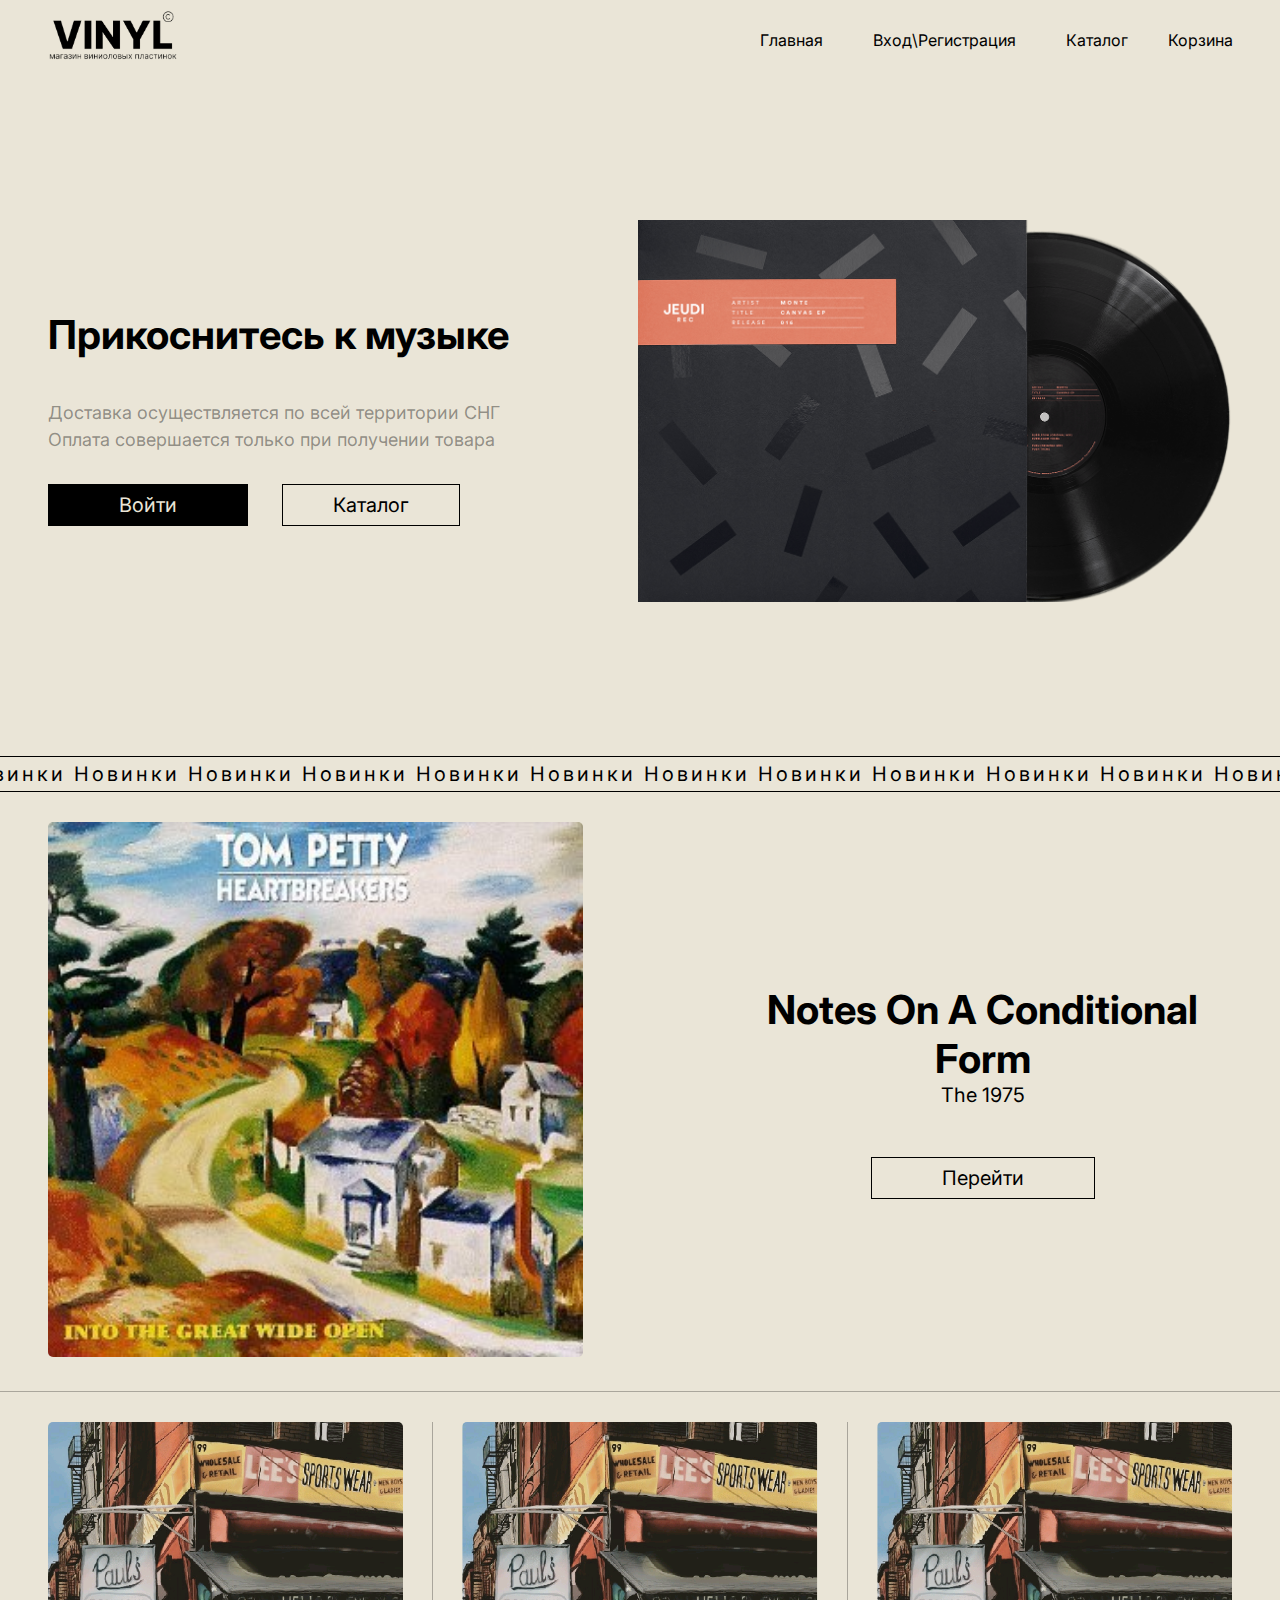
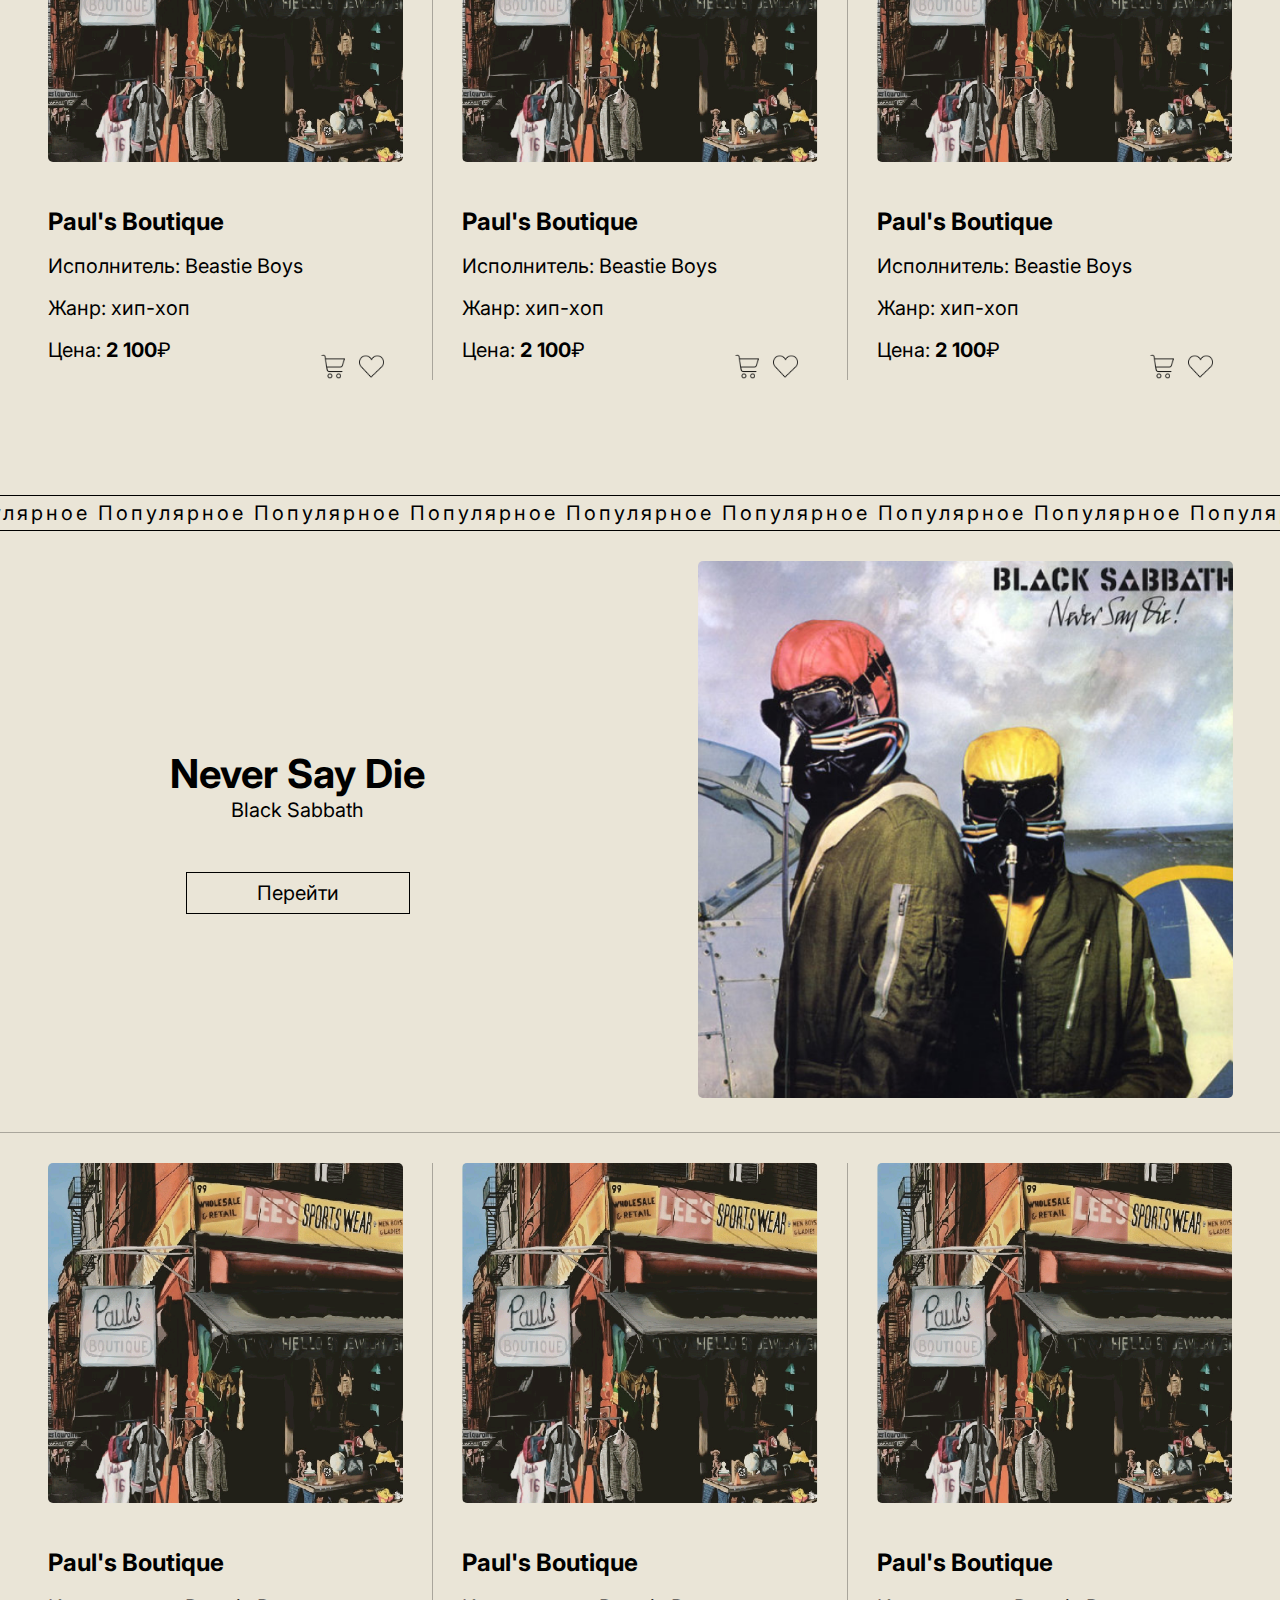
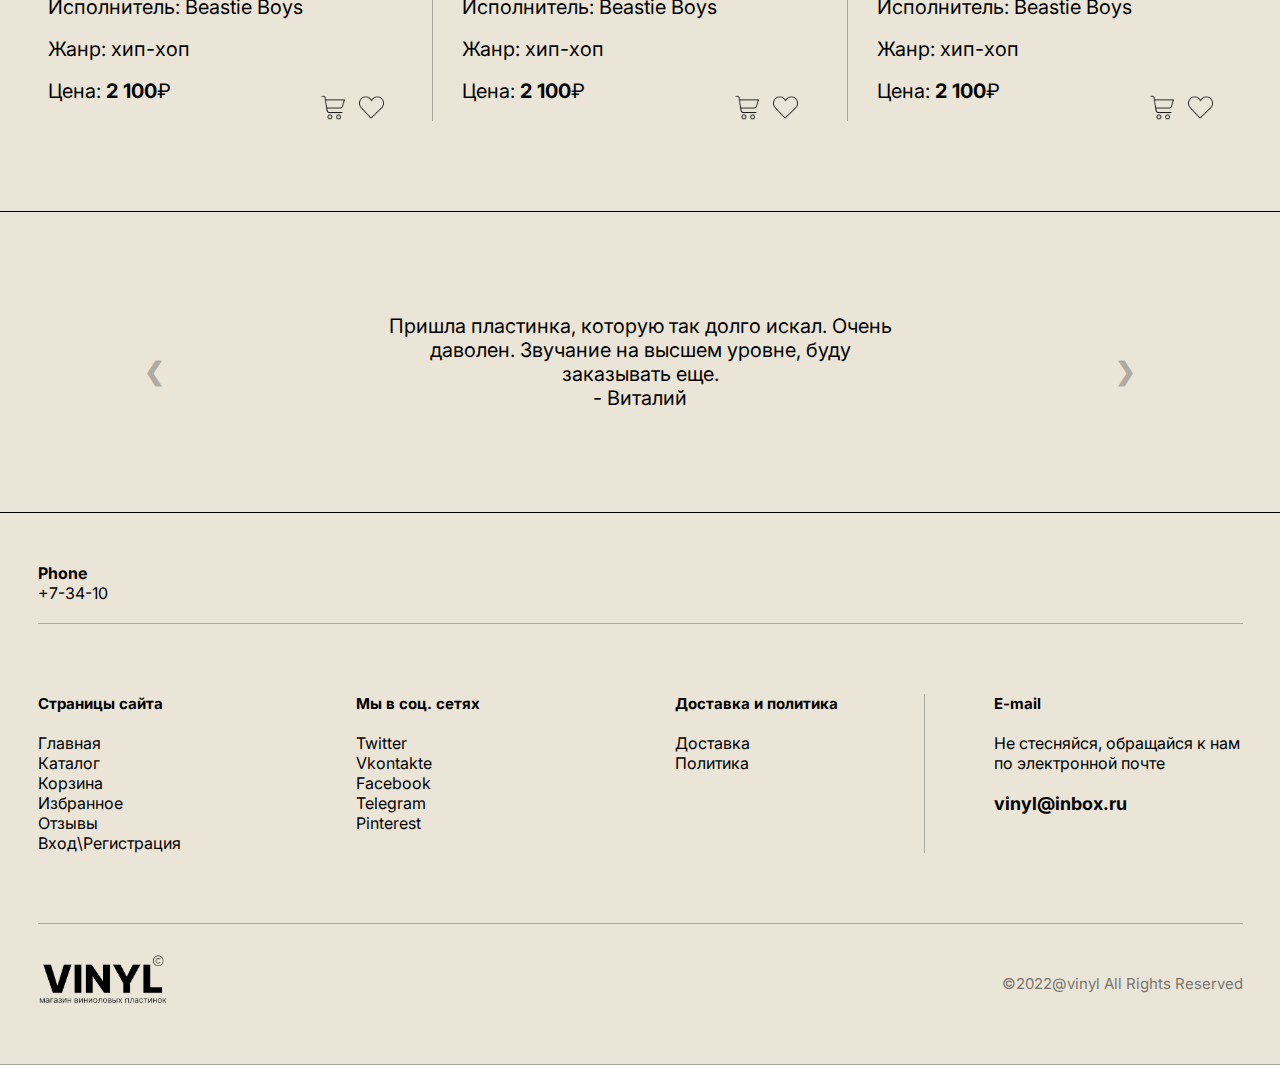
==== commit b27de126: "Добавоение фавикона и установление title" ====
--- a/html/index.html
+++ b/html/index.html
@@ -8,12 +8,13 @@
     <link rel="preconnect" href="https://fonts.googleapis.com">
     <link rel="preconnect" href="https://fonts.gstatic.com" crossorigin>
     <link href="https://fonts.googleapis.com/css2?family=Inter:wght@400;700&display=swap" rel="stylesheet">
+    <link rel="icon" href="/img/fav.png" type="image/x-icon">
     <link rel="stylesheet" href="/css/general.css">
     <link rel="stylesheet" href="/css/style_card.css">
     <link rel="stylesheet" href="/css/index.css">
     <script defer src="/js/hr_card.js"></script>
     <script defer src="/js/index_slider.js"></script>
-    <title>Document</title>
+    <title>Главная</title>
 </head>
 
 <body>
@@ -21,7 +22,7 @@
         <a class="header__logo" href="#"></a>
         <nav class="header__nav">
             <ul class="header__list">
-                <li><a class="header__main" href="#">Главная</a></li>
+                <li><a class="header__decoration" href="#">Главная</a></li>
             </ul>
             <ul class="header__list">
                 <li><a href="#">Вход\Регистрация</a></li>
--- a/css/index.css
+++ b/css/index.css
@@ -54,10 +54,6 @@
 
 .section__footer {
     margin-top: 0px;
-}
-
-.header__main {
-    border-bottom: 1px solid black;
 }
 
 .new,
